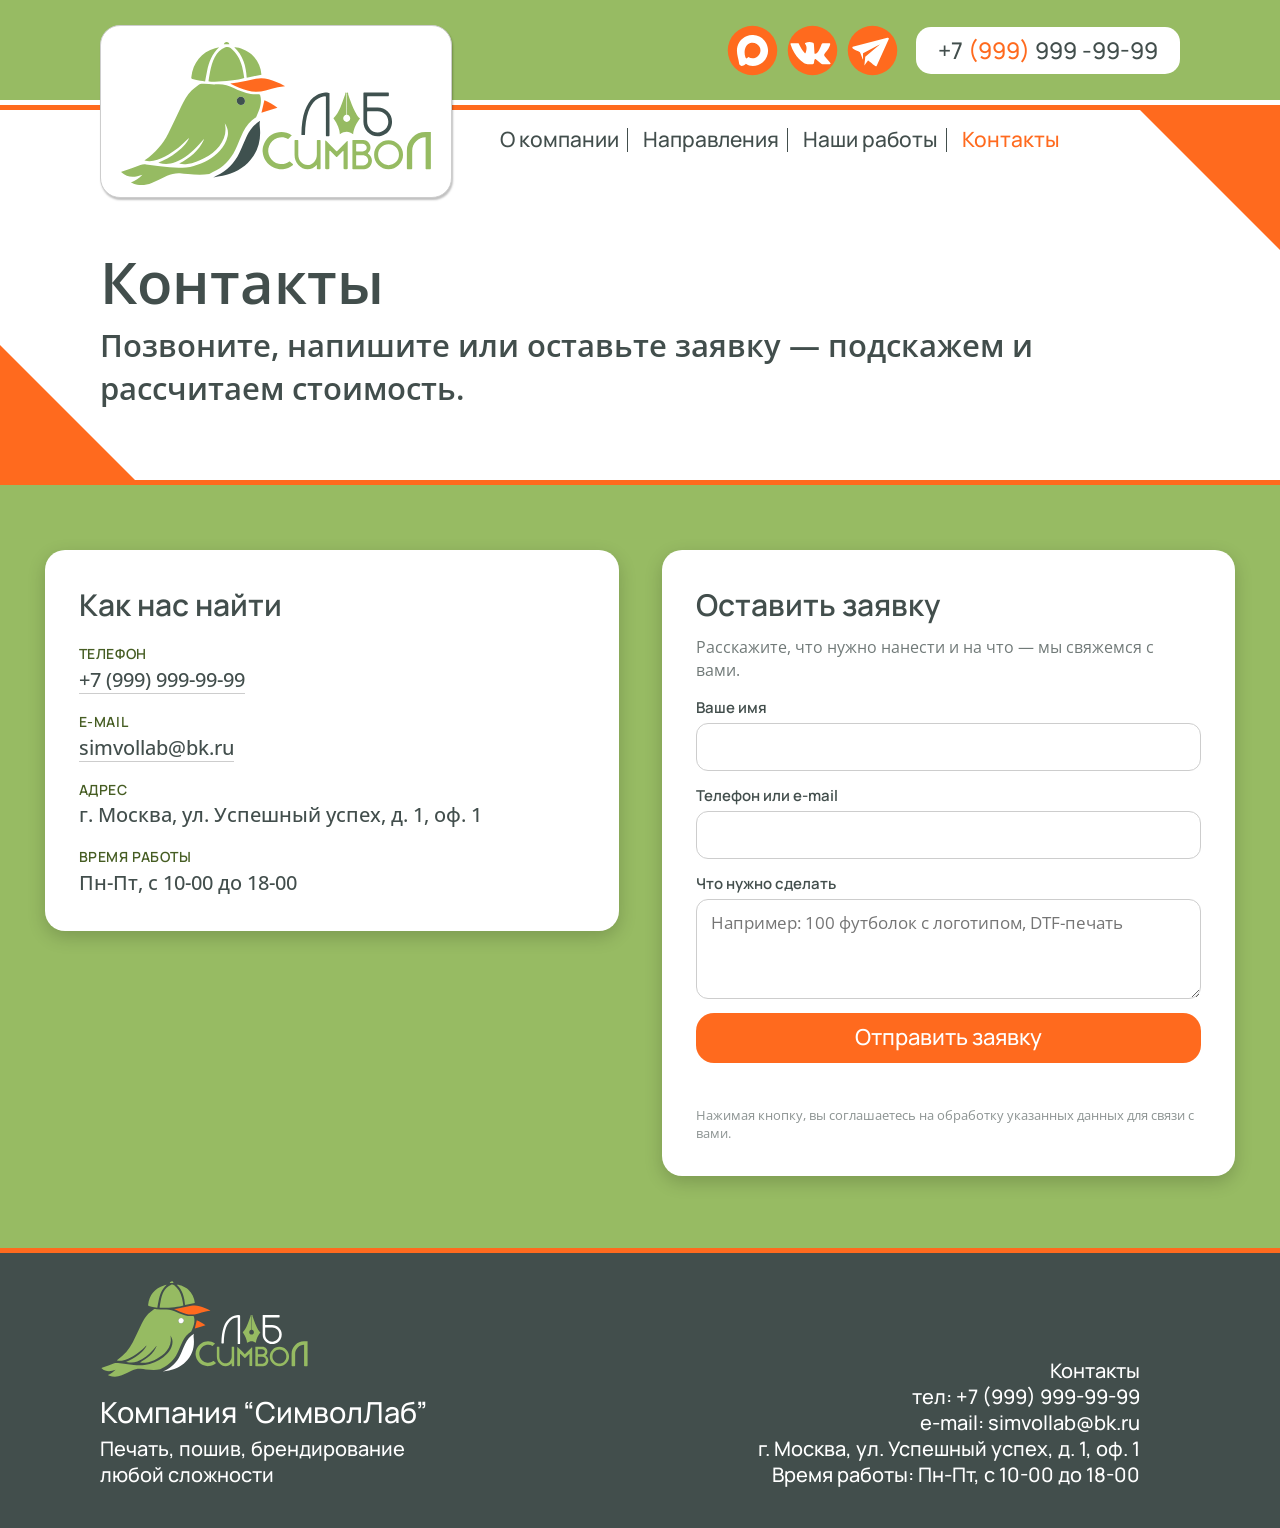
==== contacts.html @ 733db8cc "Add files via upload" ====
<!doctype html>
<html lang="ru">
<head>
<meta charset="utf-8">
<meta name="viewport" content="width=device-width, initial-scale=1">
<meta name="theme-color" content="#97bb63">
<title>Контакты — СимволЛаб</title>
<meta name="description" content="Телефон, e-mail, адрес и время работы компании СимволЛаб. Оставьте заявку на нанесение.">
<link rel="preconnect" href="https://fonts.googleapis.com">
<link rel="preconnect" href="https://fonts.gstatic.com" crossorigin>
<link href="https://fonts.googleapis.com/css2?family=Manrope:wght@500;600;700&family=Open+Sans:wght@400;500;600&display=swap" rel="stylesheet">
<link rel="stylesheet" href="css/style.css?v=4">
</head>
<body>
<header class="site-header">
  <div class="top"><div class="inner">
    <a class="logo-card" href="index.html" aria-label="СимволЛаб — на главную"><img src="img/icons/logotip.svg" alt="СимволЛаб"></a>
    <div class="top-right">
      <div class="social">
        <a href="#" data-soc="max" aria-label="Max"><img src="img/icons/max_iconka.svg" alt="Max"></a>
        <a href="#" data-soc="vk" aria-label="ВКонтакте"><img src="img/icons/vk_icon.svg" alt="ВКонтакте"></a>
        <a href="#" data-soc="tg" aria-label="Telegram"><img src="img/icons/tg_icon.svg" alt="Telegram"></a>
      </div>
      <a class="phone" href="tel:+79999999999">+7 <span>(999)</span> 999 -99-99</a>
    </div>
  </div></div>
  <div class="lines"></div>
</header>
<div class="menu-row"><div class="inner">
  <button class="burger" aria-expanded="false" aria-controls="nav"><span>Меню</span><span class="bars" aria-hidden="true">☰</span></button>
  <nav id="nav" aria-label="Основное меню"><a href="index.html">О компании</a><a href="directions.html">Направления</a><a href="works.html">Наши работы</a><a href="contacts.html" aria-current="page">Контакты</a></nav>
</div></div>

<main>
<section class="hero hero-plain"><div class="inner">
  <h1 class="page-title">Контакты</h1>
  <p class="page-sub">Позвоните, напишите или оставьте заявку — подскажем и рассчитаем стоимость.</p>
</div></section>
<section class="green"><div class="inner">
  <div class="contacts-grid">
    <div class="panel">
      <h2>Как нас найти</h2>
      <dl class="dl">
        <div><dt>Телефон</dt><dd><a href="tel:+79999999999">+7 (999) 999-99-99</a></dd></div>
        <div><dt>E-mail</dt><dd><a href="mailto:simvollab@bk.ru">simvollab@bk.ru</a></dd></div>
        <div><dt>Адрес</dt><dd>г. Москва, ул. Успешный успех, д. 1, оф. 1</dd></div>
        <div><dt>Время работы</dt><dd>Пн-Пт, с 10-00 до 18-00</dd></div>
      </dl>
    </div>
    <div class="panel">
      <h2>Оставить заявку</h2>
      <form class="lead-form" novalidate>
      <p class="sub">Расскажите, что нужно нанести и на что — мы свяжемся с вами.</p>
      <input type="text" name="botcheck" class="hp" tabindex="-1" autocomplete="off" aria-hidden="true">
      <label>Ваше имя<input type="text" name="name" autocomplete="name" required></label>
      <label>Телефон или e-mail<input type="text" name="contact" autocomplete="tel" required></label>
      <label>Что нужно сделать<textarea name="message" placeholder="Например: 100 футболок с логотипом, DTF-печать"></textarea></label>
      <button class="btn" type="submit">Отправить заявку</button>
      <div class="status" role="status" aria-live="polite"></div>
      <p class="consent">Нажимая кнопку, вы соглашаетесь на обработку указанных данных для связи с вами.</p>
    </form>
    </div>
  </div>
</div></section>
</main>
<footer class="footer"><div class="inner">
  <div>
    <div class="logo"><img src="img/icons/logotip-light.svg" alt="СимволЛаб"></div>
    <p class="name">Компания “СимволЛаб”</p>
    <p class="tag">Печать, пошив, брендирование<br>любой сложности</p>
  </div>
  <address>
    Контакты<br>
    тел: <a href="tel:+79999999999">+7 (999) 999-99-99</a><br>
    e-mail: <a href="mailto:simvollab@bk.ru">simvollab@bk.ru</a><br>
    г. Москва, ул. Успешный успех, д. 1, оф. 1<br>
    Время работы: Пн-Пт, с 10-00 до 18-00
  </address>
</div></footer>

<dialog id="lead-dialog" aria-label="Заявка">
  <div class="panel">
    <button class="x" data-close aria-label="Закрыть">×</button>
    <h2>Оставить заявку</h2>
    <form class="lead-form" novalidate>
      <p class="sub">Расскажите, что нужно нанести и на что — мы свяжемся с вами.</p>
      <input type="text" name="botcheck" class="hp" tabindex="-1" autocomplete="off" aria-hidden="true">
      <label>Ваше имя<input type="text" name="name" autocomplete="name" required></label>
      <label>Телефон или e-mail<input type="text" name="contact" autocomplete="tel" required></label>
      <label>Что нужно сделать<textarea name="message" placeholder="Например: 100 футболок с логотипом, DTF-печать"></textarea></label>
      <button class="btn" type="submit">Отправить заявку</button>
      <div class="status" role="status" aria-live="polite"></div>
      <p class="consent">Нажимая кнопку, вы соглашаетесь на обработку указанных данных для связи с вами.</p>
    </form>
  </div>
</dialog>

<script src="js/config.js?v=4"></script>
<script src="js/main.js?v=4"></script>
</body>
</html>
---- css/style.css ----
/* ===== СимволЛаб — общие стили ===== */
:root{
  --green:#97bb63;
  --green-dark:#465d23;
  --green-deep:#3d4a2b;
  --slate:#424e4c;
  --orange:#ff6a1e;
  --line:#cdcdcd;
  --gx:clamp(18px,7.8vw,100px);       /* левый отступ шапки и первого экрана */
  --tri:clamp(0px,calc(100vw - 1110px),140px);  /* размер треугольника справа под линией: сам уменьшается, чтобы не задеть меню */
  --gx2:clamp(14px,3.5vw,45px);       /* отступ зелёных секций */
  --f-head:'Manrope',system-ui,sans-serif;
  --f-text:'Open Sans','Manrope',system-ui,sans-serif;
}
*{box-sizing:border-box;margin:0;padding:0}
html{scroll-behavior:smooth}
body{font-family:var(--f-text);color:var(--slate);background:#fff;line-height:1.4;overflow-x:hidden}
img{max-width:100%;display:block}
a{color:inherit;text-decoration:none}
button{font:inherit;color:inherit;cursor:pointer}
.inner{max-width:1280px;margin:0 auto;position:relative}
.sr-only{position:absolute;width:1px;height:1px;overflow:hidden;clip:rect(0 0 0 0);white-space:nowrap}

/* ===== шапка ===== */
.site-header{position:relative}
.site-header::after{content:"";position:absolute;right:0;top:110px;width:0;height:0;border-top:var(--tri) solid var(--orange);border-left:var(--tri) solid transparent;z-index:3;pointer-events:none}
.top{background:var(--green);height:100px}
.top .inner{height:100%;display:flex;align-items:center;justify-content:flex-end;gap:10px;padding-right:var(--gx)}
.lines{height:10px;background:linear-gradient(#fff 50%,var(--orange) 50%)}
.logo-card{position:absolute;left:var(--gx);top:25px;width:352px;height:173px;z-index:6;background:#fff;border:1px solid var(--line);border-radius:20px;box-shadow:1px 2px 2px rgba(0,0,0,.25);display:grid;place-items:center;padding:14px 18px}
.logo-card img{display:block;width:auto;height:auto;max-width:100%;max-height:100%;object-fit:contain}
.top-right{display:flex;align-items:center;gap:10px}
.social{display:flex;gap:9px}
.social a{width:51px;height:51px;display:block;transition:transform .15s}
.social a:hover{transform:translateY(-2px) scale(1.04)}
.social img{width:100%;height:100%}
.phone{background:#fff;border-radius:15px;height:47px;line-height:47px;display:block;padding:0 22px;margin-left:8px;font-family:var(--f-head);font-weight:500;font-size:23px;white-space:nowrap}
.phone span{color:var(--orange)}
.menu-row{background:#fff;height:60px;position:relative;z-index:2}
.menu-row .inner{height:100%;display:flex;align-items:center;padding-left:calc(var(--gx) + 352px + 40px)}
.menu-row nav{display:flex;align-items:center}
.menu-row nav a{font-family:var(--f-head);font-weight:500;font-size:21px;padding:2px 8px;position:relative;white-space:nowrap;transition:color .15s}
.menu-row nav a+a{margin-left:8px}
.menu-row nav a+a::before{content:"";position:absolute;left:-8px;top:50%;height:24px;width:1px;background:var(--slate);transform:translateY(-50%)}
.menu-row nav a:hover,.menu-row nav a[aria-current]{color:var(--orange)}
.burger{display:none}

/* ===== общие элементы ===== */
.btn{display:inline-flex;align-items:center;justify-content:center;background:var(--orange);color:#fff;font-family:var(--f-head);font-weight:500;font-size:26px;border:0;border-radius:18px;padding:8px 30px;min-height:50px;min-width:265px;cursor:pointer;transition:transform .15s,box-shadow .15s}
.btn:hover{transform:translateY(-2px);box-shadow:0 8px 20px rgba(255,106,30,.4)}
.o{color:var(--orange)}

/* ===== первый экран ===== */
.hero{background:#fff;position:relative}
.hero::after{content:"";position:absolute;left:0;bottom:0;width:0;height:0;border-bottom:135px solid var(--orange);border-right:135px solid transparent;pointer-events:none}
.hero .inner{display:grid;gap:30px;align-items:center}
.hero-home .inner{grid-template-columns:minmax(0,1fr) minmax(0,485px);padding:30px 140px 0 var(--gx)}
.hero-plain .inner{display:block;padding:78px var(--gx) 70px}
.hero-wide .inner{grid-template-columns:minmax(0,1fr) minmax(0,758px);padding:28px 8px 0 var(--gx)}
.hero-text{position:relative;z-index:2}
.hero-home .hero-text{padding-bottom:70px}
.hero-wide .hero-text{padding-bottom:30px}
.hero h1{font-family:var(--f-text);font-weight:600;color:var(--slate);line-height:1.18}
.hero h1 .xl{display:block;font-weight:500;font-size:clamp(40px,4.6vw,58px);color:var(--orange);line-height:1.2}
.hero h1 .l{display:block;font-size:clamp(26px,2.9vw,37px)}
.hero h1 .xl.d{color:var(--slate)}
.hero .lead{font-family:var(--f-text);font-weight:500;font-size:clamp(18px,1.9vw,25px);line-height:1.55;margin:18px 0 34px;max-width:560px}
.hero-wide h1 .xl{font-size:clamp(34px,4vw,52px);white-space:nowrap}
.hero-wide h1 .l{font-size:clamp(22px,2.5vw,32px)}
.hero-wide .lead{font-size:clamp(17px,1.8vw,23px);margin:14px 0 34px}
.hero-wide .lead .o{display:block}
.hero-photo{position:relative;z-index:3;background:#fff;border:1px solid var(--line);border-radius:20px;box-shadow:10px 8px 6px rgba(0,0,0,.25);padding:8px;height:542px;overflow:hidden}
.hero-photo img{width:100%;height:100%;object-fit:cover;border-radius:14px}
.collage{position:relative;z-index:3;background:#fff;border:1px solid var(--line);border-radius:20px;box-shadow:10px 8px 6px rgba(0,0,0,.25);padding:13px;height:595px;margin-bottom:-60px;display:grid;grid-template-columns:1fr 1fr;grid-template-rows:repeat(3,1fr);gap:13px}
.collage .t{border-radius:12px;overflow:hidden;background:#dfe9cf}
.collage .t img{width:100%;height:100%;object-fit:cover;transition:transform .35s}
.collage .t:hover img,.collage .t:active img{transform:scale(1.07)}
.t1{grid-column:1;grid-row:1/3}.t2{grid-column:2;grid-row:1}.t3{grid-column:2;grid-row:2}.t4{grid-column:1;grid-row:3}.t5{grid-column:2;grid-row:3}

/* ===== зелёная часть ===== */
.green{background:var(--green);border-top:5px solid var(--orange);position:relative;z-index:1;padding:0 var(--gx2) 72px}
.green>.inner{padding-top:65px}
.green.after-collage>.inner{padding-top:108px}
.cards{display:grid;grid-template-columns:repeat(3,1fr);gap:60px 43px}
.card{position:relative;display:block;width:100%;border:4px solid #fff;border-radius:10px;overflow:hidden;background:#6f8f45;box-shadow:0 4px 12px rgba(0,0,0,.18);aspect-ratio:357/291;text-align:left;padding:0;transition:transform .3s,box-shadow .3s}
a.card,button.card{cursor:pointer}
a.card:hover,button.card:hover,a.card:active,button.card:active{transform:scale(1.035);box-shadow:0 12px 26px rgba(0,0,0,.28);z-index:2}
.card>img{position:absolute;inset:0;width:100%;height:100%;object-fit:cover}
.card .shade{position:absolute;left:0;right:0;top:0;height:var(--g,70%);mix-blend-mode:multiply;background:linear-gradient(180deg,rgb(61,74,43) 1%,rgb(70,93,35) 52%,rgb(110,140,66) 78%,#fff 100%)}
.card .txt{position:absolute;left:0;right:0;top:0;padding:14px 14px 0;color:#fff}
.card h3{font-family:var(--f-head);font-weight:600;font-size:clamp(24px,2.6vw,33px);line-height:1.12;text-align:center;text-shadow:0 1px 2px rgba(0,0,0,.35)}
.card.sm h3{font-size:clamp(17px,1.7vw,21px);margin-top:4px}
.card ul{list-style:none;margin-top:12px;padding:0 6px}
.card li{position:relative;padding-left:22px;font-family:var(--f-text);font-weight:500;font-size:15px;line-height:1.35;margin-bottom:9px;text-shadow:0 1px 3px rgba(0,0,0,.7)}
.card li::before{content:"";position:absolute;left:3px;top:.45em;width:9px;height:9px;border-radius:50%;background:#fff}
/* подписи снизу (главная и «Наши работы») */
.card.cap::after{content:"";position:absolute;inset:auto 0 0 0;height:60%;background:linear-gradient(transparent,rgba(0,0,0,.72));pointer-events:none}
.card .c{position:absolute;left:14px;right:14px;bottom:10px;z-index:2;color:#fff;font-family:var(--f-head);font-weight:700;text-shadow:0 1px 3px rgba(0,0,0,.5);display:flex;align-items:flex-end;gap:12px}
.card .c b{font-size:clamp(26px,2.9vw,37px);line-height:1.05;font-weight:700;text-transform:uppercase}
.card .c small{font-size:clamp(11px,1.15vw,15px);line-height:1.25;text-transform:uppercase;font-weight:700;padding-bottom:3px}
.card .c.col{flex-direction:column;align-items:flex-start;gap:4px}
.card.home{aspect-ratio:357/246}
.card.home .c b{font-size:clamp(20px,2.2vw,26px);text-transform:none;font-weight:700}
.card.home .c small{font-size:12px;text-transform:none;font-weight:700;line-height:1.3;padding:0}
.badge{position:absolute;right:10px;top:10px;z-index:3;background:rgba(255,255,255,.92);color:var(--slate);font-family:var(--f-head);font-weight:700;font-size:13px;padding:5px 11px;border-radius:99px;box-shadow:0 2px 6px rgba(0,0,0,.2)}

/* полоса преимуществ */
.adv{margin-top:44px;background:var(--orange);border-radius:20px;padding:26px 30px;display:grid;grid-template-columns:1.3fr 1fr 1fr 1.25fr;gap:18px;align-items:center;color:#fff}
.adv>div{display:flex;align-items:center;gap:16px;font-family:var(--f-head);font-weight:600;font-size:clamp(17px,1.9vw,24px);line-height:1.2}
.adv img{width:clamp(54px,6vw,84px);height:clamp(54px,6vw,84px);object-fit:contain;flex:none}
.adv .n{font-size:1.3em}

/* блок «Наши работы» на главной */
.works-intro{margin-top:22px;background:#fff;border-radius:20px;text-align:center;padding:26px 20px 24px}
.works-intro h2{font-family:var(--f-head);font-weight:600;font-size:clamp(30px,4vw,52px);color:var(--orange);text-transform:uppercase;line-height:1.1}
.works-intro .s{font-family:var(--f-head);font-weight:600;font-size:clamp(26px,4.2vw,54px);color:var(--green);line-height:1.15;margin-top:2px}
.works-intro p{font-family:var(--f-text);font-weight:500;font-size:clamp(15px,1.9vw,24px);margin-top:6px}
.strip{display:grid;grid-template-columns:repeat(4,1fr);gap:32px;margin-top:40px}
.strip .p{border:4px solid #fff;border-radius:10px;overflow:hidden;aspect-ratio:265/158;background:#6f8f45;box-shadow:0 4px 12px rgba(0,0,0,.18);transition:transform .3s,box-shadow .3s}
.strip .p img{width:100%;height:100%;object-fit:cover}
.strip .p:hover,.strip .p:active{transform:scale(1.05);box-shadow:0 12px 26px rgba(0,0,0,.28);position:relative;z-index:2}

/* ===== подвал ===== */
.footer{background:var(--slate);border-top:5px solid var(--orange);color:#fff}
.footer .inner{display:flex;justify-content:space-between;align-items:flex-end;gap:30px;flex-wrap:wrap;padding:26px 140px 40px var(--gx)}
.footer .logo{width:209px;height:100px;margin-bottom:16px}
.footer .logo img{width:100%;height:100%;object-fit:contain;object-position:left}
.footer .name{font-family:var(--f-head);font-weight:500;font-size:29px;line-height:1.2}
.footer .tag{font-family:var(--f-head);font-weight:500;font-size:20px;line-height:1.3;margin-top:6px}
.footer address{font-style:normal;font-family:var(--f-head);font-weight:500;font-size:20px;line-height:1.3;text-align:right}
.footer address a:hover{color:var(--green)}

/* ===== страница «Контакты» ===== */
.contacts-grid{display:grid;grid-template-columns:1fr 1fr;gap:43px;align-items:start}
.panel{background:#fff;border-radius:20px;padding:34px;box-shadow:0 6px 18px rgba(0,0,0,.18)}
.panel h2{font-family:var(--f-head);font-weight:600;font-size:30px;margin-bottom:18px}
.dl{display:grid;gap:18px}
.dl dt{font-family:var(--f-head);font-weight:600;font-size:14px;text-transform:uppercase;letter-spacing:.04em;color:var(--green-dark);margin-bottom:2px}
.dl dd{font-family:var(--f-text);font-weight:500;font-size:20px}
.dl a{color:var(--slate);border-bottom:1px solid var(--line)}
.dl a:hover{color:var(--orange);border-color:var(--orange)}
.page-title{font-family:var(--f-head);font-weight:600;font-size:clamp(40px,5vw,58px);color:var(--orange);line-height:1.1}
.page-sub{font-family:var(--f-text);font-weight:600;font-size:clamp(20px,2.4vw,32px);margin-top:8px}

/* ===== форма заявки ===== */
.lead-form .sub{font-size:16px;opacity:.75;margin:-8px 0 16px}
.lead-form label{display:block;font-family:var(--f-head);font-weight:600;font-size:15px;margin-bottom:14px}
.lead-form input[type=text],.lead-form textarea{display:block;width:100%;margin-top:5px;font:inherit;font-family:var(--f-text);font-weight:400;font-size:17px;color:var(--slate);padding:11px 14px;border:1.5px solid var(--line);border-radius:12px;background:#fff;transition:border-color .15s,box-shadow .15s}
.lead-form textarea{min-height:100px;resize:vertical}
.lead-form input:focus,.lead-form textarea:focus{outline:0;border-color:var(--orange);box-shadow:0 0 0 3px rgba(255,106,30,.18)}
.lead-form .hp{position:absolute;left:-9999px;opacity:0;height:0}
.lead-form .btn{width:100%;font-size:22px}
.lead-form .btn[disabled]{opacity:.6;cursor:wait;transform:none;box-shadow:none}
.lead-form .status{margin-top:12px;min-height:1.4em;font-size:16px}
.lead-form .status.ok{color:#2f7d32}.lead-form .status.err{color:#c0392b}
.lead-form .consent{font-size:12.5px;opacity:.6;margin-top:10px}

/* окна (форма и карусель) */
dialog{border:0;padding:0;background:transparent;max-width:100vw;max-height:100vh;color:inherit}
dialog::backdrop{background:rgba(25,32,30,.72)}
#lead-dialog{margin:auto;width:min(480px,calc(100vw - 24px))}
#lead-dialog .panel{position:relative;max-height:calc(100vh - 24px);overflow:auto}
.x{position:absolute;right:12px;top:10px;width:40px;height:40px;border:0;background:none;font-size:30px;line-height:1;color:var(--slate);border-radius:50%}
.x:hover{background:rgba(0,0,0,.07)}
#gallery{width:100vw;height:100vh;margin:0;background:rgba(20,26,24,.94)}
#gallery[open]{display:flex;flex-direction:column}
.g-top{display:flex;align-items:center;justify-content:space-between;padding:14px 20px;color:#fff}
.g-top h2{font-family:var(--f-head);font-weight:600;font-size:clamp(20px,2.4vw,28px)}
.g-top .x{position:static;color:#fff;font-size:36px}
.g-top .x:hover{background:rgba(255,255,255,.15)}
.g-stage{flex:1;min-height:0;position:relative;display:flex;align-items:center;justify-content:center;padding:0 64px;touch-action:pan-y}
.g-stage img{max-width:100%;max-height:100%;object-fit:contain;border-radius:12px;box-shadow:0 10px 40px rgba(0,0,0,.5);user-select:none;-webkit-user-drag:none}
.g-nav{position:absolute;top:50%;transform:translateY(-50%);width:50px;height:50px;border-radius:50%;border:0;background:rgba(255,255,255,.92);color:var(--slate);font-size:26px;line-height:1;display:grid;place-items:center;transition:background .15s,transform .15s}
.g-nav:hover{background:var(--orange);color:#fff}
.g-prev{left:10px}.g-next{right:10px}
.g-bottom{display:flex;flex-direction:column;align-items:center;gap:10px;padding:14px 20px 20px;color:#fff;font-family:var(--f-head);font-weight:600;font-size:15px}
.g-dots{display:flex;gap:9px}
.g-dots button{width:11px;height:11px;border-radius:50%;border:0;background:rgba(255,255,255,.4);padding:0}
.g-dots button[aria-current=true]{background:var(--orange);transform:scale(1.25)}
.g-single .g-nav,.g-single .g-bottom{display:none}

/* подсказка для соцсетей */
.toast{position:fixed;left:50%;bottom:28px;transform:translate(-50%,20px);background:var(--slate);color:#fff;font-family:var(--f-head);font-weight:500;font-size:15px;padding:12px 20px;border-radius:12px;box-shadow:0 8px 24px rgba(0,0,0,.3);opacity:0;pointer-events:none;transition:opacity .25s,transform .25s;z-index:100;max-width:calc(100vw - 32px);text-align:center}
.toast.show{opacity:1;transform:translate(-50%,0)}

/* ===== адаптив ===== */
@media (max-width:1100px){
  .menu-row nav a{font-size:19px}
  .hero-home .inner{padding-right:24px}
  .footer .inner{padding-right:var(--gx)}
}
@media (max-width:960px){
  .site-header::after{display:none}
  .top{height:auto}
  .top .inner{flex-direction:row;align-items:center;justify-content:space-between;padding:12px 16px;gap:12px}
  .logo-card{position:static;width:150px;height:74px;flex:none;margin:0;padding:6px 10px;border-radius:14px}
  .top-right{flex-direction:column;align-items:flex-end;gap:8px}
  .social{gap:8px}
  .social a{width:38px;height:38px}
  .phone{margin:0;height:38px;line-height:38px;font-size:17px;padding:0 14px;border-radius:12px}
  .menu-row{height:auto;position:sticky;top:0;z-index:30;box-shadow:0 2px 10px rgba(0,0,0,.12)}
  .menu-row .inner{padding:0 16px;flex-direction:column;align-items:stretch}
  .burger{display:flex;justify-content:space-between;align-items:center;width:100%;background:none;border:0;font-family:var(--f-head);font-weight:600;font-size:19px;padding:0;min-height:52px;text-align:left;color:var(--slate)}
  .burger .bars{font-size:24px;color:var(--orange)}
  .menu-row nav{display:none;flex-direction:column;align-items:stretch;padding-bottom:8px}
  .menu-row nav.open{display:flex}
  .menu-row nav a{padding:14px 0;font-size:20px;border-top:1px solid #eee}
  .menu-row nav a[aria-current]{color:var(--orange)}
  .menu-row nav a+a{margin-left:0}.menu-row nav a+a::before{display:none}
  html{scroll-padding-top:60px}
  .hero .inner{grid-template-columns:1fr!important;padding:26px 18px 0!important}
  .hero-home .hero-text,.hero-wide .hero-text{padding-bottom:6px}
  .hero::after{border-bottom-width:44px;border-right-width:44px}
  .hero-plain .inner{padding:30px 18px 64px!important}
  .green>.inner{padding-top:40px}
  .hero-photo{height:auto;aspect-ratio:758/542}
  .collage{height:auto;aspect-ratio:1/1;margin-bottom:-40px}
  .green.after-collage>.inner{padding-top:70px}
  .hero-home .hero-text .btn,.hero-wide .hero-text .btn{margin-bottom:10px}
  .cards{grid-template-columns:repeat(2,1fr);gap:28px 22px}
  .adv{grid-template-columns:1fr 1fr}
  .strip{grid-template-columns:repeat(2,1fr);gap:20px}
  .contacts-grid{grid-template-columns:1fr}
  .footer .inner{padding:26px 18px 34px}
  .footer address{text-align:left}
  .g-stage{padding:0 12px}
  .g-nav{width:42px;height:42px;font-size:22px;background:rgba(255,255,255,.8)}
  .g-prev{left:6px}.g-next{right:6px}
}
@media (min-width:620px) and (max-width:960px){
  .logo-card{width:210px;height:102px}
}
@media (max-width:620px){
  .cards{grid-template-columns:1fr}
  .card{aspect-ratio:auto;min-height:290px}
  .card.home{min-height:230px}
  .card.sm{min-height:250px}
  .adv{grid-template-columns:1fr;padding:22px}
  .btn{min-width:0;width:100%}
  .hero h1 .xl{font-size:40px}
  .panel{padding:24px}
}
@media (max-width:400px){
  .top .inner{padding:10px 12px;gap:8px}
  .logo-card{width:122px;height:62px;padding:5px 8px}
  .social a{width:34px;height:34px}
  .phone{font-size:15px;padding:0 10px;height:34px;line-height:34px}
  .hero h1 .xl{font-size:36px}
  .hero h1 .l{font-size:24px}
}
@media (prefers-reduced-motion:reduce){html{scroll-behavior:auto}*{transition:none!important}}
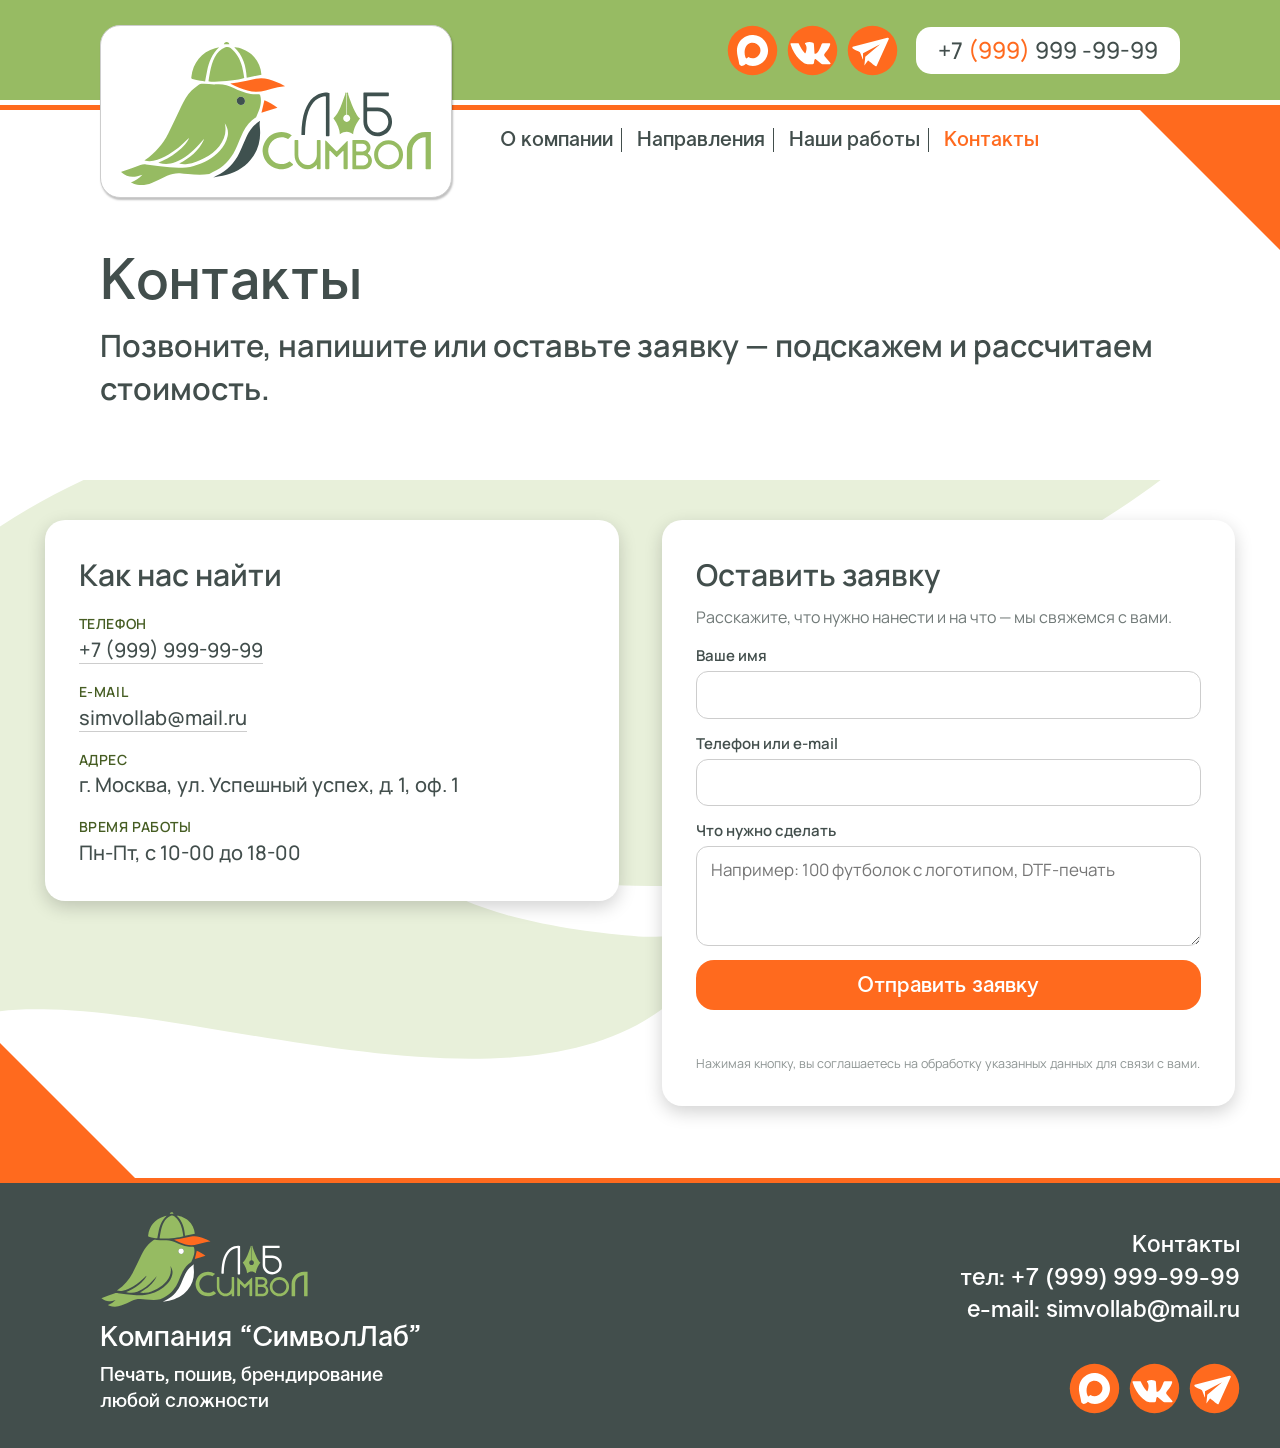
==== commit 229f2f96: "Add files via upload" ====
--- a/contacts.html
+++ b/contacts.html
@@ -6,10 +6,7 @@
 <meta name="theme-color" content="#97bb63">
 <title>Контакты — СимволЛаб</title>
 <meta name="description" content="Телефон, e-mail, адрес и время работы компании СимволЛаб. Оставьте заявку на нанесение.">
-<link rel="preconnect" href="https://fonts.googleapis.com">
-<link rel="preconnect" href="https://fonts.gstatic.com" crossorigin>
-<link href="https://fonts.googleapis.com/css2?family=Manrope:wght@500;600;700&family=Open+Sans:wght@400;500;600&display=swap" rel="stylesheet">
-<link rel="stylesheet" href="css/style.css?v=4">
+<link rel="stylesheet" href="css/style.css?v=24">
 </head>
 <body>
 <header class="site-header">
@@ -42,7 +39,7 @@
       <h2>Как нас найти</h2>
       <dl class="dl">
         <div><dt>Телефон</dt><dd><a href="tel:+79999999999">+7 (999) 999-99-99</a></dd></div>
-        <div><dt>E-mail</dt><dd><a href="mailto:simvollab@bk.ru">simvollab@bk.ru</a></dd></div>
+        <div><dt>E-mail</dt><dd><a href="mailto:simvollab@mail.ru">simvollab@mail.ru</a></dd></div>
         <div><dt>Адрес</dt><dd>г. Москва, ул. Успешный успех, д. 1, оф. 1</dd></div>
         <div><dt>Время работы</dt><dd>Пн-Пт, с 10-00 до 18-00</dd></div>
       </dl>
@@ -64,18 +61,23 @@
 </div></section>
 </main>
 <footer class="footer"><div class="inner">
-  <div>
+  <div class="f-left">
     <div class="logo"><img src="img/icons/logotip-light.svg" alt="СимволЛаб"></div>
     <p class="name">Компания “СимволЛаб”</p>
     <p class="tag">Печать, пошив, брендирование<br>любой сложности</p>
   </div>
-  <address>
-    Контакты<br>
-    тел: <a href="tel:+79999999999">+7 (999) 999-99-99</a><br>
-    e-mail: <a href="mailto:simvollab@bk.ru">simvollab@bk.ru</a><br>
-    г. Москва, ул. Успешный успех, д. 1, оф. 1<br>
-    Время работы: Пн-Пт, с 10-00 до 18-00
-  </address>
+  <div class="f-right">
+    <address>
+      Контакты<br>
+      тел: <a href="tel:+79999999999">+7 (999) 999-99-99</a><br>
+      e-mail: <a href="mailto:simvollab@mail.ru">simvollab@mail.ru</a>
+    </address>
+    <div class="social">
+      <a href="#" data-soc="max" aria-label="Max"><img src="img/icons/max_iconka.svg" alt="Max"></a>
+      <a href="#" data-soc="vk" aria-label="ВКонтакте"><img src="img/icons/vk_icon.svg" alt="ВКонтакте"></a>
+      <a href="#" data-soc="tg" aria-label="Telegram"><img src="img/icons/tg_icon.svg" alt="Telegram"></a>
+    </div>
+  </div>
 </div></footer>
 
 <dialog id="lead-dialog" aria-label="Заявка">
@@ -95,7 +97,7 @@
   </div>
 </dialog>
 
-<script src="js/config.js?v=4"></script>
-<script src="js/main.js?v=4"></script>
+<script src="js/config.js?v=24"></script>
+<script src="js/main.js?v=24"></script>
 </body>
 </html>
--- a/css/style.css
+++ b/css/style.css
@@ -1,3 +1,9 @@
+/* ===== Шрифты (лежат в папке fonts) ===== */
+@font-face{font-family:'LT Superior';src:url(../fonts/LTSuperior-SemiBold.otf) format('opentype');font-weight:400 700;font-display:swap}
+@font-face{font-family:'Manrope';src:url(../fonts/Manrope.ttf) format('truetype');font-weight:200 800;font-display:swap}
+@font-face{font-family:'Inter';src:url(../fonts/Inter-Regular.otf) format('opentype');font-weight:400;font-display:swap}
+@font-face{font-family:'Inter';src:url(../fonts/Inter-Medium.otf) format('opentype');font-weight:500;font-display:swap}
+@font-face{font-family:'Inter';src:url(../fonts/Inter-SemiBold.otf) format('opentype');font-weight:600 700;font-display:swap}
 /* ===== СимволЛаб — общие стили ===== */
 :root{
   --green:#97bb63;
@@ -10,7 +16,8 @@
   --tri:clamp(0px,calc(100vw - 1110px),140px);  /* размер треугольника справа под линией: сам уменьшается, чтобы не задеть меню */
   --gx2:clamp(14px,3.5vw,45px);       /* отступ зелёных секций */
   --f-head:'Manrope',system-ui,sans-serif;
-  --f-text:'Open Sans','Manrope',system-ui,sans-serif;
+  --f-text:'Manrope',system-ui,sans-serif;
+  --f-disp:'LT Superior','Manrope',system-ui,sans-serif;
 }
 *{box-sizing:border-box;margin:0;padding:0}
 html{scroll-behavior:smooth}
@@ -64,6 +71,7 @@
 .hero h1 .xl{display:block;font-weight:500;font-size:clamp(40px,4.6vw,58px);color:var(--orange);line-height:1.2}
 .hero h1 .l{display:block;font-size:clamp(26px,2.9vw,37px)}
 .hero h1 .xl.d{color:var(--slate)}
+.hero h1 .xl.g{color:var(--green);font-weight:600}
 .hero .lead{font-family:var(--f-text);font-weight:500;font-size:clamp(18px,1.9vw,25px);line-height:1.55;margin:18px 0 34px;max-width:560px}
 .hero-wide h1 .xl{font-size:clamp(34px,4vw,52px);white-space:nowrap}
 .hero-wide h1 .l{font-size:clamp(22px,2.5vw,32px)}
@@ -78,8 +86,8 @@
 .t1{grid-column:1;grid-row:1/3}.t2{grid-column:2;grid-row:1}.t3{grid-column:2;grid-row:2}.t4{grid-column:1;grid-row:3}.t5{grid-column:2;grid-row:3}
 
 /* ===== зелёная часть ===== */
-.green{background:var(--green);border-top:5px solid var(--orange);position:relative;z-index:1;padding:0 var(--gx2) 72px}
-.green>.inner{padding-top:65px}
+.green{background:#fff;overflow:hidden;position:relative;z-index:1;padding:0 var(--gx2) 72px}
+.green>.inner{padding-top:40px}
 .green.after-collage>.inner{padding-top:108px}
 .cards{display:grid;grid-template-columns:repeat(3,1fr);gap:60px 43px}
 .card{position:relative;display:block;width:100%;border:4px solid #fff;border-radius:10px;overflow:hidden;background:#6f8f45;box-shadow:0 4px 12px rgba(0,0,0,.18);aspect-ratio:357/291;text-align:left;padding:0;transition:transform .3s,box-shadow .3s}
@@ -122,13 +130,30 @@
 
 /* ===== подвал ===== */
 .footer{background:var(--slate);border-top:5px solid var(--orange);color:#fff}
-.footer .inner{display:flex;justify-content:space-between;align-items:flex-end;gap:30px;flex-wrap:wrap;padding:26px 140px 40px var(--gx)}
-.footer .logo{width:209px;height:100px;margin-bottom:16px}
+.footer .inner{display:flex;justify-content:space-between;align-items:stretch;gap:30px;flex-wrap:wrap;padding:26px 40px 34px var(--gx)}
+.footer .logo{width:209px;height:100px;margin-bottom:12px}
 .footer .logo img{width:100%;height:100%;object-fit:contain;object-position:left}
 .footer .name{font-family:var(--f-head);font-weight:500;font-size:29px;line-height:1.2}
 .footer .tag{font-family:var(--f-head);font-weight:500;font-size:20px;line-height:1.3;margin-top:6px}
-.footer address{font-style:normal;font-family:var(--f-head);font-weight:500;font-size:20px;line-height:1.3;text-align:right}
+.f-right{display:flex;flex-direction:column;justify-content:space-between;align-items:flex-end;gap:22px;padding-top:20px}
+.footer address{font-style:normal;font-family:var(--f-head);font-weight:500;font-size:24px;line-height:1.35;text-align:right}
 .footer address a:hover{color:var(--green)}
+.footer .social{display:flex;gap:9px}
+.footer .social a{width:51px;height:51px;display:block}
+.footer .social img{width:100%;height:100%}
+
+/* блок «Как мы работаем» */
+.how-title{font-family:var(--f-head);font-weight:500;font-size:clamp(30px,4vw,52px);margin:54px 0 20px 18px;line-height:1.1;color:#000}
+.how-title span{color:#6f933a}
+.steps{display:flex;align-items:flex-start;gap:clamp(10px,3vw,50px);padding:0 18px 10px}
+.step{position:relative;flex:0 0 auto;min-width:170px;padding-top:70px}
+.step .num{position:absolute;left:0;top:0;width:56px;height:56px;border-radius:50%;background:var(--green);color:#fff;font-family:'Inter',var(--f-head);font-weight:500;font-size:34px;line-height:56px;text-align:center}
+.step.s2 .num{background:var(--orange)}
+.step .ico{position:absolute;left:66px;top:-8px;width:86px;height:75px}
+.step b{display:block;font-family:var(--f-head);font-weight:600;font-size:clamp(20px,2.2vw,28px);line-height:1.2;color:var(--slate);margin-top:6px}
+.arr{flex:none;width:44px;height:72px;margin-top:6px}
+.steps+.strip{margin-top:26px}
+.hero-home .collage{position:relative}
 
 /* ===== страница «Контакты» ===== */
 .contacts-grid{display:grid;grid-template-columns:1fr 1fr;gap:43px;align-items:start}
@@ -220,6 +245,12 @@
   .cards{grid-template-columns:repeat(2,1fr);gap:28px 22px}
   .adv{grid-template-columns:1fr 1fr}
   .strip{grid-template-columns:repeat(2,1fr);gap:20px}
+  .steps{flex-wrap:wrap;gap:22px 18px;padding:0 4px}
+  .arr{display:none}
+  .step{min-width:0;flex:1 1 150px}
+  .how-title{margin-left:4px}
+  .f-right{align-items:flex-start;width:100%}
+  .footer address{text-align:left;font-size:20px}
   .contacts-grid{grid-template-columns:1fr}
   .footer .inner{padding:26px 18px 34px}
   .footer address{text-align:left}
@@ -233,6 +264,7 @@
 @media (max-width:620px){
   .cards{grid-template-columns:1fr}
   .card{aspect-ratio:auto;min-height:290px}
+  .step{flex:1 1 100%}
   .card.home{min-height:230px}
   .card.sm{min-height:250px}
   .adv{grid-template-columns:1fr;padding:22px}
@@ -249,3 +281,106 @@
   .hero h1 .l{font-size:24px}
 }
 @media (prefers-reduced-motion:reduce){html{scroll-behavior:auto}*{transition:none!important}}
+
+/* ===== фирменный шрифт LT Superior (как в макете) ===== */
+.menu-row nav a,.btn,.hero h1,.page-title,.footer .name,.footer .tag,.footer address,.card .c b,.how-title .x{font-family:var(--f-disp);font-weight:600}
+.hero h1 .xl,.hero h1 .l{font-weight:600!important}
+.how-title,.step b,.step .num{font-family:'Inter',var(--f-head)}
+.how-title{font-weight:500}
+.step b{font-weight:600}
+.step .num{font-weight:500}
+.card .c b{text-transform:uppercase}
+.card.home .c b{text-transform:none}
+
+/* убрали оранжевый треугольник слева внизу первого экрана */
+.hero::after{display:none}
+/* «Как мы работаем»: шаги на всю ширину, как в макете */
+.steps{display:grid;grid-template-columns:1fr auto 1fr auto 1fr;align-items:start;gap:0 10px;padding:0 18px 10px}
+.arr{justify-self:center}
+.step{min-width:0}
+@media (max-width:960px){
+  .steps{display:flex}
+}
+.steps{grid-template-columns:repeat(3,1fr)}
+.steps .arr{display:none}
+.step.s1::after,.step.s2::after{content:"";position:absolute;right:12%;top:6px;width:44px;height:72px;background:url("data:image/svg+xml,%3Csvg xmlns='http://www.w3.org/2000/svg' viewBox='0 0 60 100' fill='none' stroke='%236f933a' stroke-width='12'%3E%3Cpath d='M8 6l44 44L8 94'/%3E%3C/svg%3E") no-repeat center/contain}
+@media (max-width:960px){.step.s1::after,.step.s2::after{display:none}}
+
+/* декор из макета */
+.green::before{content:"";position:absolute;z-index:-1;left:-12%;top:8%;width:130%;aspect-ratio:1;background:url(../img/deco/krilo.svg) no-repeat center/contain;transform:rotate(14deg);pointer-events:none}
+.step .ico{height:auto;width:auto;max-width:90px;max-height:80px;object-fit:contain}
+.step.s1 .ico{width:81px;left:63px;top:-6px}
+.step.s2 .ico{width:98px;left:75px;top:-16px}
+.step.s3 .ico{width:78px;left:70px;top:-8px}
+.step.s1::after,.step.s2::after{background-image:url(../img/deco/strelka.svg)}
+
+.hero-home{overflow:visible}
+.hero-home .collage{z-index:3}
+.blob{position:absolute;z-index:1;pointer-events:none;max-width:none}
+.b-or{width:357px;right:-150px;top:120px}
+.b-gr{width:353px;right:-200px;top:250px;z-index:0}
+@media (max-width:960px){.blob{display:none}}
+
+/* овалы привязаны к коллажу и едут вместе с ним */
+.collage-wrap{position:relative;margin-bottom:-60px}
+.collage-wrap .collage{margin-bottom:0}
+.blob{z-index:0}
+.collage{position:relative;z-index:3}
+.b-or{width:357px;left:67%;top:12px;right:auto}
+.b-or2{width:308px;left:84%;top:127px;opacity:.55;mix-blend-mode:screen}
+.b-gr{width:353px;left:-21%;top:237px;right:auto}
+@media (max-width:960px){.collage-wrap{margin-bottom:-40px}}
+/* крыло и оранжевый уголок внизу — на всех страницах */
+.green::before{left:-18%;top:auto;bottom:-6%;width:122%;transform:rotate(10deg)}
+.green::after{content:"";position:absolute;left:0;bottom:0;width:0;height:0;border-bottom:135px solid var(--orange);border-right:135px solid transparent;pointer-events:none;z-index:0}
+@media (max-width:960px){.green::after{border-bottom-width:60px;border-right-width:60px}}
+.green::before{left:-120px;bottom:-330px;top:auto;width:1150px;height:1150px;aspect-ratio:auto;transform:rotate(20deg);transform-origin:50% 50%}
+@media (min-width:1500px){.green::before{left:calc(50% - 760px)}}
+@media (max-width:960px){.green::before{left:-30%;width:150vw;height:150vw;bottom:-20vw}}
+.green::before{left:-140px;bottom:-150px;width:1320px;height:1320px;transform:rotate(16deg)}
+@media (min-width:1500px){.green::before{left:calc(50% - 780px)}}
+@media (max-width:960px){.green::before{left:-30%;width:150vw;height:150vw;bottom:-20vw}}
+
+/* овалы с запасом по краям, чтобы не обрезались (+90px вокруг) */
+.b-or{width:537px;left:calc(67% - 90px);top:-78px}
+.b-or2{width:488px;left:calc(84% - 90px);top:37px}
+.b-gr{width:533px;left:calc(-21% - 90px);top:147px}
+.b-bl{width:541px;left:calc(-30% - 90px);top:-190px;z-index:0}
+.b-bl{top:-120px;left:calc(-24% - 90px)}
+/* овалы уменьшены, чтобы целиком помещаться справа от коллажа */
+.b-or{width:322px;left:304px;top:23px}
+.b-or2{width:293px;left:301px;top:71px}
+.b-gr{width:320px;left:-172px;top:246px}
+.b-bl{width:325px;left:-134px;top:-84px}
+
+/* овалы из новых файлов, расположены как на макете (координаты от блока с фото) */
+.blob{max-width:none;mix-blend-mode:normal;opacity:1;right:auto}
+.b-bl{width:352px;left:-68px;top:177px;z-index:0}
+.b-gr{width:350px;left:-104px;top:260px;z-index:1}
+.b-or{width:335px;left:240px;top:18px;z-index:0}
+.b-or2{width:290px;left:243px;top:56px;z-index:1}
+.green{background:transparent}
+.hero-home{position:relative;z-index:2}
+.b-bl{left:-79px;top:101px}
+.b-or{width:345px;left:258px;top:12px}
+.b-or2{width:295px;left:262px;top:52px}
+.b-gr{top:235px}
+/* яркий оранжевый овал (новый Ellipse 8) */
+.b-or{width:330px;left:262px;top:25px}
+.b-or2{width:295px;left:262px;top:60px}
+
+/* ===== точная расстановка по макету (блок фото: x673–1172, y203–816) ===== */
+.hero-home .inner{grid-template-columns:minmax(0,1fr) minmax(0,499px);padding-right:108px}
+.collage{height:613px}
+.b-or{width:357px;left:238px;top:-11px;z-index:0}
+.b-or2{width:296px;left:259px;top:125px;z-index:1;mix-blend-mode:normal}
+.b-bl{width:300px;left:-48px;top:181px;z-index:0}
+.b-gr{width:330px;left:-103px;top:284px;z-index:1;mix-blend-mode:multiply}
+@media (max-width:1100px) and (min-width:961px){.hero-home .inner{padding-right:24px}}
+@media (max-width:960px){.collage{height:auto}}
+.b-or{width:410px;left:190px;top:-52px}
+.b-or2{width:340px;left:215px;top:105px}
+/* тонкая подгонка: фигуры теперь обрезаны точно по краю */
+.b-or{width:290px;left:309px;top:24px}
+.b-or2{width:286px;left:261px;top:130px}
+.b-bl{width:300px;left:-48px;top:181px}
